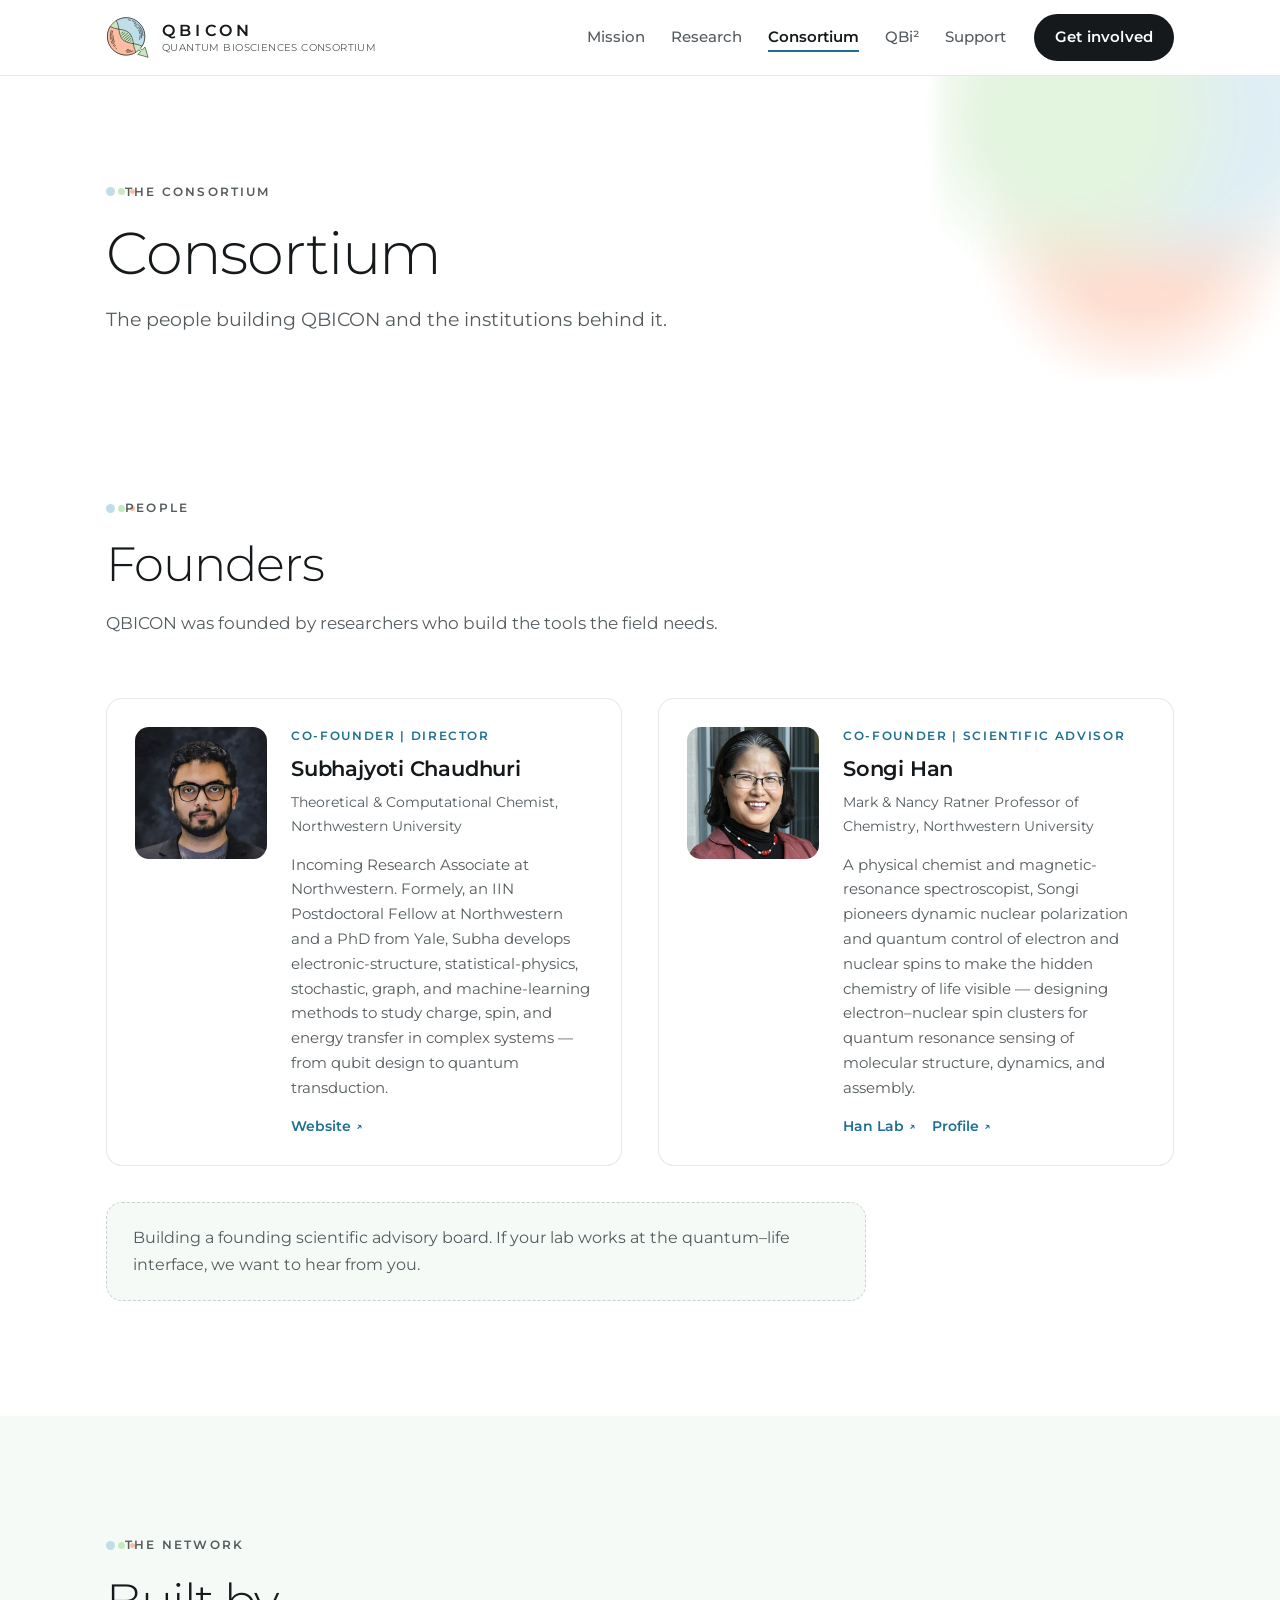
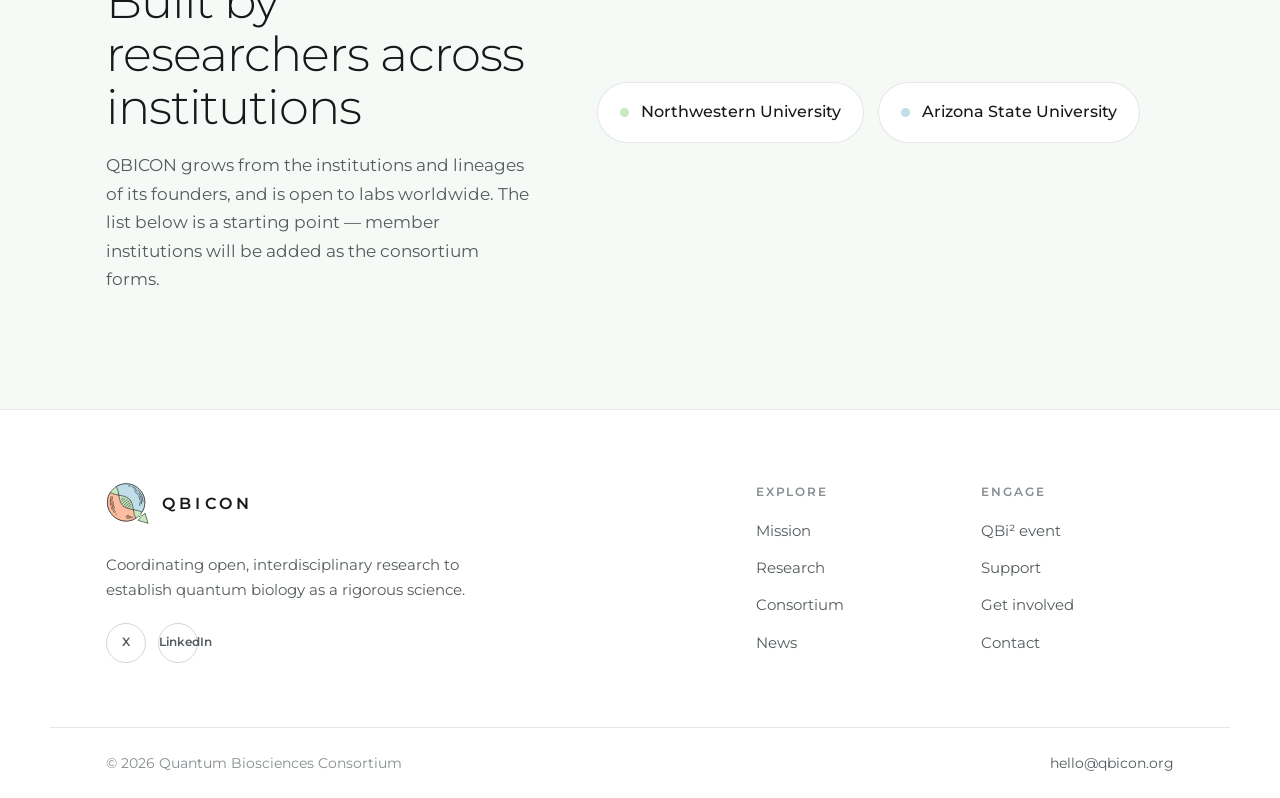
==== consortium.html @ 421cd1c5 "Add files via upload" ====
<!DOCTYPE html>
<html lang="en">
<head>
  <meta charset="UTF-8" />
  <meta name="viewport" content="width=device-width, initial-scale=1.0" />
  <title>Consortium — QBICON</title>
  <meta name="description" content="The founders of QBICON and the institutions building the consortium." />
  <link rel="canonical" href="https://qbicon.org/consortium.html" />
  <meta property="og:type" content="website" />
  <meta property="og:title" content="Consortium — QBICON" />
  <meta property="og:description" content="The founders of QBICON and the institutions building the consortium." />
  <meta property="og:url" content="https://qbicon.org/consortium.html" />
  <meta property="og:image" content="https://qbicon.org/assets/og-image.png" />
  <meta name="twitter:card" content="summary_large_image" />
  <link rel="icon" type="image/svg+xml" href="assets/favicon.svg" />
  <link rel="icon" type="image/png" sizes="32x32" href="assets/favicon-32.png" />
  <link rel="apple-touch-icon" href="assets/apple-touch-icon.png" />
  <link rel="preconnect" href="https://fonts.googleapis.com" />
  <link rel="preconnect" href="https://fonts.gstatic.com" crossorigin />
  <link href="https://fonts.googleapis.com/css2?family=Montserrat:wght@300;400;500;600;700&display=swap" rel="stylesheet" />
  <link rel="stylesheet" href="styles.css" />
</head>
<body>
  <a class="skip-link" href="#main">Skip to content</a>
  <!-- ============================ HEADER ============================
       Edit the links/labels below. This header is repeated on every page,
       so update each .html file (or find-and-replace across them). -->
  <header class="site-header">
    <div class="container header-inner">
      <a class="brand" href="index.html" aria-label="QBICON home">
        <img class="brand-mark" src="assets/logo-mark.svg" alt="" width="44" height="44" />
        <span class="brand-text">
          <span class="brand-short">QBICON</span>
          <span class="brand-full">Quantum Biosciences Consortium</span>
        </span>
      </a>
      <input class="nav-toggle-cb" type="checkbox" id="nav-toggle" aria-hidden="true" tabindex="-1" />
      <nav class="nav" aria-label="Primary">
        <ul class="nav-list">
            <li><a href="mission.html">Mission</a></li>
            <li><a href="research.html">Research</a></li>
            <li><a href="consortium.html" aria-current="page">Consortium</a></li>
            <li><a href="qbisquared.html">QBi²</a></li>
            <li><a href="support.html">Support</a></li>
          </ul>
        <a class="btn btn-primary nav-cta" href="join.html">Get involved</a>
      </nav>
      <label class="nav-toggle" for="nav-toggle" aria-label="Toggle menu"><span></span><span></span><span></span></label>
    </div>
  </header>

  <main id="main">
    <section class="page-head">
      <div class="container">
        <p class="eyebrow">The consortium</p>
        <h1 class="page-title">Consortium</h1>
        <p class="page-intro">The people building QBICON and the institutions behind it.</p>
      </div>
    </section>

    <!-- PEOPLE -->
    <section class="section people">
      <div class="container">
        <div class="section-head">
          <p class="eyebrow">People</p>
          <h2 class="section-title">Founders</h2>
          <p class="section-intro">QBICON was founded by researchers who build the tools the field needs.</p>
        </div>
        <ul class="founders">
          <li class="founder">
            <img class="founder-photo" src="assets/img/subhajyoti-chaudhuri.jpg" alt="Subhajyoti Chaudhuri" width="132" height="132" loading="lazy" />
            <div>
              <p class="founder-role">Co-founder | Director</p>
              <h3 class="founder-name">Subhajyoti Chaudhuri</h3>
              <p class="founder-affil">Theoretical &amp; Computational Chemist, Northwestern University</p>
              <p class="founder-bio">Incoming Research Associate at Northwestern. Formely, an IIN Postdoctoral Fellow at Northwestern and a PhD from Yale, Subha develops electronic-structure, statistical-physics, stochastic, graph, and machine-learning methods to study charge, spin, and energy transfer in complex systems — from qubit design to quantum transduction.</p>
              <div class="founder-links">
                <a href="https://subhajyotichaudhuri.github.io" target="_blank" rel="noopener">Website</a>
              </div>
            </div>
          </li>
          <li class="founder">
            <img class="founder-photo" src="assets/img/songi-han.jpg" alt="Songi Han" width="132" height="132" loading="lazy" />
            <div>
              <p class="founder-role">Co-founder | Scientific Advisor</p>
              <h3 class="founder-name">Songi Han</h3>
              <p class="founder-affil">Mark &amp; Nancy Ratner Professor of Chemistry, Northwestern University</p>
              <p class="founder-bio">A physical chemist and magnetic-resonance spectroscopist, Songi pioneers dynamic nuclear polarization and quantum control of electron and nuclear spins to make the hidden chemistry of life visible — designing electron–nuclear spin clusters for quantum resonance sensing of molecular structure, dynamics, and assembly.</p>
              <div class="founder-links">
                <a href="https://hanlab.northwestern.edu/" target="_blank" rel="noopener">Han Lab</a>
                <a href="https://chemistry.northwestern.edu/people/faculty/profiles/songi-han.html" target="_blank" rel="noopener">Profile</a>
              </div>
            </div>
          </li>
        </ul>
        <p class="people-note">Building a founding scientific advisory board. If your lab works at the quantum–life interface, we want to hear from you.</p>
      </div>
    </section>

    <!-- NETWORK -->
    <section class="section section-alt network">
      <div class="container network-grid">
        <div class="section-head network-head">
          <p class="eyebrow">The network</p>
          <h2 class="section-title">Built by researchers across institutions</h2>
          <p class="section-intro">QBICON grows from the institutions and lineages of its founders, and is open to labs worldwide. The list below is a starting point — member institutions will be added as the consortium forms.</p>
        </div>
        <ul class="institutions">
          <li>Northwestern University</li>
          <li>Arizona State University</li>
        </ul>
      </div>
    </section>
  </main>

  <!-- ============================ FOOTER ============================
       Repeated on every page — edit links, blurb, social URLs, and email. -->
  <footer class="site-footer">
    <div class="container footer-grid">
      <div class="footer-brand">
        <a class="brand brand-footer" href="index.html" aria-label="QBICON home">
          <img class="brand-mark" src="assets/logo-mark.svg" alt="" width="40" height="40" />
          <span class="brand-short">QBICON</span>
        </a>
        <p class="footer-blurb">Coordinating open, interdisciplinary research to establish quantum biology as a rigorous science.</p>
        <ul class="social">
          <!-- Add your real profile URLs in the href="" values below. -->
          <li><a href="#" target="_blank" rel="noopener" aria-label="X">X</a></li>
          <li><a href="#" target="_blank" rel="noopener" aria-label="LinkedIn">LinkedIn</a></li>
        </ul>
      </div>
      <nav class="footer-cols" aria-label="Footer">
        <div>
          <h3>Explore</h3>
          <ul>
            <li><a href="mission.html">Mission</a></li>
            <li><a href="research.html">Research</a></li>
            <li><a href="consortium.html">Consortium</a></li>
            <li><a href="news.html">News</a></li>
          </ul>
        </div>
        <div>
          <h3>Engage</h3>
          <ul>
            <li><a href="qbisquared.html">QBi² event</a></li>
            <li><a href="support.html">Support</a></li>
            <li><a href="join.html">Get involved</a></li>
            <li><a href="mailto:han-ofc@qnorthwestern.edu">Contact</a></li>
          </ul>
        </div>
      </nav>
    </div>
    <div class="container footer-base">
      <p>© 2026 Quantum Biosciences Consortium</p>
      <p class="footer-meta"><a href="mailto:hello@qbicon.org">hello@qbicon.org</a></p>
    </div>
  </footer>
</body>
</html>
---- styles.css ----
/* =====================================================================
   QBICON — STYLES
   ---------------------------------------------------------------------
   All design decisions live in the :root tokens below. To re-skin the
   whole site (colour, type, spacing, rounding), edit them here in one
   place — every component reads from them.
   ===================================================================== */

:root {
  /* ---- Brand palette (from the logo) ---------------------------- */
  --q-green:  #c8e9c0;   /* interference lobe 1 */
  --q-blue:   #bfdee9;   /* interference lobe 2 */
  --q-coral:  #fcbda1;   /* interference lobe 3 */

  /* Deeper, text-safe accents derived from the pastels */
  --green-deep: #2f7d5b;
  --blue-deep:  #1e6f92;   /* primary interactive accent */
  --coral-deep: #cf6238;

  /* ---- Surfaces & ink ------------------------------------------- */
  --paper:    #ffffff;
  --paper-2:  #f5faf7;     /* barely-there cool white for alt sections */
  --ink:      #15191b;
  --ink-soft: #545b5e;
  --ink-faint:#878d90;
  --line:        rgba(21,25,27,.10);
  --line-strong: rgba(21,25,27,.18);

  /* ---- Type ----------------------------------------------------- */
  --font: "Montserrat", system-ui, -apple-system, "Segoe UI", sans-serif;
  --fw-light: 300;  --fw-reg: 400;  --fw-med: 500;  --fw-semi: 600;  --fw-bold: 700;

  /* ---- Geometry & motion ---------------------------------------- */
  --container: 1180px;
  --gutter: clamp(20px, 5vw, 56px);
  --radius: 16px;
  --radius-sm: 10px;
  --shadow:    0 1px 2px rgba(21,25,27,.04), 0 12px 32px -16px rgba(21,25,27,.18);
  --shadow-lg: 0 2px 6px rgba(21,25,27,.05), 0 28px 60px -24px rgba(21,25,27,.28);
  --ease: cubic-bezier(.22,.61,.36,1);
  --header-h: 76px;
}

/* ---------------------------- Reset ----------------------------- */
*,*::before,*::after { box-sizing: border-box; }
* { margin: 0; }
html { scroll-behavior: smooth; -webkit-text-size-adjust: 100%; }
@media (prefers-reduced-motion: reduce) { html { scroll-behavior: auto; } }
body {
  font-family: var(--font);
  font-weight: var(--fw-reg);
  color: var(--ink);
  background: var(--paper);
  line-height: 1.65;
  -webkit-font-smoothing: antialiased;
  text-rendering: optimizeLegibility;
  overflow-x: hidden;
}
img, svg { display: block; max-width: 100%; }
a { color: inherit; text-decoration: none; }
ul { list-style: none; padding: 0; }
button { font: inherit; cursor: pointer; }
:focus-visible { outline: 2.5px solid var(--blue-deep); outline-offset: 3px; border-radius: 4px; }

.skip-link {
  position: absolute; left: 16px; top: -60px; z-index: 200;
  background: var(--ink); color: #fff; padding: 10px 16px; border-radius: 8px;
  transition: top .2s var(--ease);
}
.skip-link:focus { top: 16px; }

/* --------------------------- Layout ----------------------------- */
.container { width: 100%; max-width: var(--container); margin-inline: auto; padding-inline: var(--gutter); }

.section { padding-block: clamp(64px, 9vw, 120px); }
.section-alt { background: var(--paper-2); }

.section-head { max-width: 760px; margin-bottom: clamp(36px, 5vw, 60px); }
.section-title {
  font-weight: var(--fw-light);
  font-size: clamp(1.9rem, 4.2vw, 3rem);
  letter-spacing: -.02em;
  line-height: 1.1;
}
.section-intro { margin-top: 18px; font-size: 1.075rem; color: var(--ink-soft); max-width: 60ch; }

/* --------------------------- Eyebrow ---------------------------- */
.eyebrow {
  display: inline-flex; align-items: center; gap: 10px;
  font-size: .76rem; font-weight: var(--fw-semi);
  letter-spacing: .18em; text-transform: uppercase; color: var(--ink-soft);
  margin-bottom: 20px;
}
.eyebrow::before {
  content: ""; width: 9px; height: 9px; border-radius: 50%;
  background: var(--q-blue);
  box-shadow: 11px 0 0 -1px var(--q-green), 22px 0 0 -2px var(--q-coral);
}

/* --------------------------- Buttons ---------------------------- */
.btn {
  display: inline-flex; align-items: center; justify-content: center; gap: 8px;
  padding: 13px 24px; border-radius: 999px; font-weight: var(--fw-semi);
  font-size: .94rem; letter-spacing: .01em; border: 1.5px solid transparent;
  transition: transform .25s var(--ease), background .25s var(--ease),
              border-color .25s var(--ease), color .25s var(--ease), box-shadow .25s var(--ease);
}
.btn-primary { background: var(--ink); color: #fff; }
.btn-primary:hover { transform: translateY(-2px); box-shadow: var(--shadow); }
.btn-ghost { background: transparent; color: var(--ink); border-color: var(--line-strong); }
.btn-ghost:hover { border-color: var(--ink); transform: translateY(-2px); }
.btn-block { width: 100%; }

/* ============================ HEADER ============================= */
.site-header {
  position: sticky; top: 0; z-index: 100;
  height: var(--header-h);
  display: flex; align-items: center;
  background: rgba(255,255,255,.86);
  backdrop-filter: saturate(160%) blur(12px);
  -webkit-backdrop-filter: saturate(160%) blur(12px);
  border-bottom: 1px solid var(--line);
}
.header-inner { display: flex; align-items: center; justify-content: space-between; gap: 24px; }

.brand { display: inline-flex; align-items: center; gap: 12px; }
.brand-mark { width: 44px; height: 44px; flex: none; }
.brand-text { display: flex; flex-direction: column; line-height: 1; }
.brand-short { font-weight: var(--fw-semi); letter-spacing: .26em; font-size: 1.02rem; }
.brand-full { font-weight: var(--fw-reg); letter-spacing: .04em; font-size: .64rem;
  text-transform: uppercase; color: var(--ink-soft); margin-top: 5px; }

.nav { display: flex; align-items: center; gap: 28px; }
.nav-list { display: flex; align-items: center; gap: 26px; }
.nav-list a {
  font-size: .92rem; font-weight: var(--fw-med); color: var(--ink-soft);
  position: relative; padding-block: 6px; transition: color .2s var(--ease);
}
.nav-list a::after {
  content: ""; position: absolute; left: 0; bottom: 0; height: 2px; width: 0;
  background: var(--blue-deep); transition: width .25s var(--ease);
}
.nav-list a:hover { color: var(--ink); }
.nav-list a:hover::after { width: 100%; }
.nav-cta { padding: 10px 20px; }

.nav-toggle-cb { position: absolute; width: 1px; height: 1px; opacity: 0; pointer-events: none; }
.nav-toggle { display: none; width: 44px; height: 44px; border: 0; background: transparent;
  flex-direction: column; justify-content: center; gap: 5px; align-items: center; cursor: pointer; }
.nav-toggle span { width: 24px; height: 2px; background: var(--ink); border-radius: 2px;
  transition: transform .3s var(--ease), opacity .2s var(--ease); }
.nav-toggle-cb:checked ~ .nav-toggle span:nth-child(1) { transform: translateY(7px) rotate(45deg); }
.nav-toggle-cb:checked ~ .nav-toggle span:nth-child(2) { opacity: 0; }
.nav-toggle-cb:checked ~ .nav-toggle span:nth-child(3) { transform: translateY(-7px) rotate(-45deg); }

/* ============================= HERO ============================== */
.hero { position: relative; padding-block: clamp(48px, 7vw, 96px) clamp(40px, 6vw, 72px); overflow: hidden; }
.hero-grid {
  display: grid; grid-template-columns: 1.05fr .95fr; gap: clamp(32px, 5vw, 72px);
  align-items: center;
}
.hero-title {
  font-weight: var(--fw-light);
  font-size: clamp(2.6rem, 6.2vw, 4.6rem);
  line-height: 1.02; letter-spacing: -.03em; margin-top: 6px;
}
.lead { font-size: clamp(1.05rem, 1.6vw, 1.28rem); color: var(--ink-soft);
  max-width: 52ch; margin-top: 24px; }
.hero-actions { display: flex; flex-wrap: wrap; gap: 14px; margin-top: 34px; }

.hero-stats { display: flex; gap: clamp(24px, 4vw, 48px); margin-top: 48px;
  padding-top: 30px; border-top: 1px solid var(--line); }
.hero-stats div { display: flex; flex-direction: column; gap: 4px; }
.hero-stats dt { font-weight: var(--fw-light); font-size: clamp(2rem, 3.4vw, 2.9rem);
  letter-spacing: -.02em; line-height: 1; }
.hero-stats dd { font-size: .82rem; color: var(--ink-soft); max-width: 16ch; }

/* --- Signature: living quantum-interference field --------------- */
.hero-visual { display: grid; place-items: center; }
.qfield {
  position: relative;
  width: min(460px, 84vw); aspect-ratio: 1;
  isolation: isolate;
}
.disc {
  position: absolute; width: 57%; aspect-ratio: 1; border-radius: 50%;
  mix-blend-mode: multiply;
  will-change: transform;
}
.disc-green { background: var(--q-green); top: 3%;  left: 21%; animation: driftA 19s var(--ease) infinite; }
.disc-blue  { background: var(--q-blue);  top: 38%; left: 40%; animation: driftB 23s var(--ease) infinite; }
.disc-coral { background: var(--q-coral); top: 40%; left: 3%;  animation: driftC 21s var(--ease) infinite; }

/* dashed arc echoing the logo's diffraction lines */
.qfield::after {
  content: ""; position: absolute; inset: 8% 8% auto auto; width: 52%; aspect-ratio: 1;
  border: 1.5px dashed rgba(21,25,27,.22); border-radius: 50%;
  border-left-color: transparent; border-bottom-color: transparent;
  transform: rotate(8deg);
}
.quanta { position: absolute; width: 10px; height: 10px; border-radius: 50%;
  background: var(--ink); opacity: .55; }
.q1 { top: 12%; left: 30%; animation: orbit1 14s linear infinite; }
.q2 { top: 70%; left: 64%; width: 7px; height: 7px; background: var(--coral-deep); animation: orbit2 18s linear infinite; }
.q3 { top: 46%; left: 86%; width: 6px; height: 6px; background: var(--blue-deep); animation: orbit3 22s linear infinite; }

@keyframes driftA { 50% { transform: translate(6%, 5%) scale(1.05); } }
@keyframes driftB { 50% { transform: translate(-7%, 4%) scale(.96); } }
@keyframes driftC { 50% { transform: translate(5%, -6%) scale(1.04); } }
@keyframes orbit1 { to { transform: rotate(360deg) translateX(20px) rotate(-360deg); } }
@keyframes orbit2 { to { transform: rotate(-360deg) translateX(26px) rotate(360deg); } }
@keyframes orbit3 { to { transform: rotate(360deg) translateX(16px) rotate(-360deg); } }

/* ====================== DISCIPLINES STRIP ======================= */
.strip { border-block: 1px solid var(--line); background: var(--paper); }
.strip-inner { display: flex; align-items: center; gap: clamp(20px, 4vw, 48px);
  flex-wrap: wrap; padding-block: 26px; }
.strip-label { font-size: .76rem; font-weight: var(--fw-semi); letter-spacing: .16em;
  text-transform: uppercase; color: var(--ink-faint); flex: none; }
.strip-list { display: flex; flex-wrap: wrap; gap: 12px 28px; }
.strip-list li { font-weight: var(--fw-med); color: var(--ink-soft);
  display: inline-flex; align-items: center; gap: 12px; }
.strip-list li:not(:last-child)::after { content: ""; width: 5px; height: 5px;
  border-radius: 50%; background: var(--line-strong); }

/* =========================== MISSION ============================ */
.mission-grid { display: grid; grid-template-columns: 1fr 1fr; gap: clamp(32px, 5vw, 72px); }
.statement { font-weight: var(--fw-light); font-size: clamp(1.7rem, 3.4vw, 2.65rem);
  line-height: 1.15; letter-spacing: -.02em; }
.mission-body p { color: var(--ink-soft); font-size: 1.06rem; }
.mission-body p + p { margin-top: 18px; }
.definition { margin-top: 30px; padding: 24px 26px; border-radius: var(--radius);
  background: var(--paper-2); border: 1px solid var(--line);
  border-left: 4px solid var(--green-deep); }
.definition-term { font-weight: var(--fw-semi); letter-spacing: .01em; margin-bottom: 6px; }
.definition-def { color: var(--ink-soft); font-size: .98rem; }

/* =========================== RESEARCH =========================== */
.card-grid { display: grid; grid-template-columns: repeat(3, 1fr); gap: clamp(16px, 2vw, 24px); }
.card {
  background: var(--paper); border: 1px solid var(--line); border-radius: var(--radius);
  padding: 28px 26px 30px; position: relative; overflow: hidden;
  transition: transform .3s var(--ease), box-shadow .3s var(--ease), border-color .3s var(--ease);
}
.card::before { content: ""; position: absolute; top: 0; left: 0; right: 0; height: 3px;
  background: var(--accent, var(--q-blue)); transform: scaleX(0); transform-origin: left;
  transition: transform .35s var(--ease); }
.card:hover { transform: translateY(-4px); box-shadow: var(--shadow); border-color: transparent; }
.card:hover::before { transform: scaleX(1); }
.card-icon { width: 50px; height: 50px; border-radius: 13px; display: grid; place-items: center;
  background: var(--accent-soft, var(--q-blue)); margin-bottom: 20px; }
.card-icon svg { width: 26px; height: 26px; }
.card-title { font-size: 1.12rem; font-weight: var(--fw-semi); letter-spacing: -.01em; }
.card-desc { margin-top: 10px; color: var(--ink-soft); font-size: .95rem; }

/* =========================== APPROACH =========================== */
.pillars { display: grid; grid-template-columns: repeat(3, 1fr); gap: clamp(20px, 3vw, 40px); }
.pillar { padding-top: 26px; border-top: 2px solid var(--accent, var(--q-blue)); }
.pillar-dot { display: none; }
.pillar-title { font-size: 1.28rem; font-weight: var(--fw-med); letter-spacing: -.01em; }
.pillar-desc { margin-top: 12px; color: var(--ink-soft); }

/* =========================== ROADMAP ============================ */
.roadmap { position: relative; overflow: hidden; color: var(--ink);
  background:
    radial-gradient(70% 120% at 12% 0%, rgba(191,222,233,.55), transparent 60%),
    radial-gradient(60% 120% at 92% 100%, rgba(252,189,161,.45), transparent 55%),
    radial-gradient(50% 100% at 60% 30%, rgba(200,233,192,.45), transparent 60%),
    var(--paper);
  border-block: 1px solid var(--line);
  padding-block: clamp(64px, 9vw, 112px);
}
.roadmap-inner { display: grid; grid-template-columns: 1.4fr .6fr; gap: 48px; align-items: center; }
.roadmap-title { font-weight: var(--fw-light); font-size: clamp(1.9rem, 4vw, 3.1rem);
  line-height: 1.1; letter-spacing: -.025em; margin-top: 6px; }
.roadmap-body { margin-top: 22px; font-size: 1.1rem; color: var(--ink-soft); max-width: 58ch; }
.roadmap .btn { margin-top: 30px; }
.roadmap-visual { position: relative; aspect-ratio: 1; isolation: isolate; min-height: 200px; }
.rd { position: absolute; width: 58%; aspect-ratio: 1; border-radius: 50%; mix-blend-mode: multiply;
  border: 1.5px solid rgba(21,25,27,.5); }
.roadmap-visual .disc-green { top: 8%; left: 22%; }
.roadmap-visual .disc-blue  { top: 0;  left: 42%; }
.roadmap-visual .disc-coral { top: 34%; left: 12%; }
.rd.disc-green { background: var(--q-green); }
.rd.disc-blue  { background: var(--q-blue); }
.rd.disc-coral { background: var(--q-coral); }

/* =========================== NETWORK ============================ */
.network-grid { display: grid; grid-template-columns: .85fr 1.15fr; gap: clamp(32px, 5vw, 64px); align-items: center; }
.network-head { margin-bottom: 0; }
.institutions { display: flex; flex-wrap: wrap; gap: 14px; }
.institutions li {
  padding: 16px 22px; border: 1px solid var(--line); border-radius: 999px;
  background: var(--paper); font-weight: var(--fw-med); font-size: 1rem;
  display: inline-flex; align-items: center; gap: 12px;
  transition: border-color .25s var(--ease), transform .25s var(--ease);
}
.institutions li::before { content: ""; width: 9px; height: 9px; border-radius: 50%;
  background: var(--q-green); }
.institutions li:nth-child(3n+2)::before { background: var(--q-blue); }
.institutions li:nth-child(3n+3)::before { background: var(--q-coral); }
.institutions li:hover { transform: translateY(-2px); border-color: var(--line-strong); }

/* ============================ PEOPLE ============================ */
.founders { display: grid; grid-template-columns: 1fr 1fr; gap: clamp(20px, 3vw, 36px); }
.founder {
  display: grid; grid-template-columns: 132px 1fr; gap: 24px; align-items: start;
  padding: 28px; border: 1px solid var(--line); border-radius: var(--radius);
  background: var(--paper); transition: box-shadow .3s var(--ease), transform .3s var(--ease);
}
.founder:hover { box-shadow: var(--shadow); transform: translateY(-3px); }
.founder-photo { width: 132px; height: 132px; border-radius: 14px; object-fit: cover;
  background: var(--paper-2); }
.founder-role { font-size: .74rem; font-weight: var(--fw-semi); letter-spacing: .14em;
  text-transform: uppercase; color: var(--blue-deep); }
.founder-name { font-size: 1.32rem; font-weight: var(--fw-semi); margin-top: 6px; letter-spacing: -.01em; }
.founder-affil { font-size: .9rem; color: var(--ink-soft); margin-top: 4px; }
.founder-bio { font-size: .94rem; color: var(--ink-soft); margin-top: 14px; }
.founder-links { display: flex; gap: 16px; margin-top: 14px; }
.founder-links a { font-size: .86rem; font-weight: var(--fw-semi); color: var(--blue-deep);
  display: inline-flex; align-items: center; gap: 5px; }
.founder-links a::after { content: "↗"; font-size: .8em; }
.founder-links a:hover { text-decoration: underline; }
.people-note { margin-top: 36px; padding: 22px 26px; border-radius: var(--radius);
  background: var(--paper-2); border: 1px dashed var(--line-strong);
  color: var(--ink-soft); max-width: 760px; }

/* ============================= NEWS ============================= */
.news-grid { display: grid; grid-template-columns: repeat(3, 1fr); gap: clamp(16px, 2vw, 24px); }
.news-card { display: flex; flex-direction: column; gap: 14px; padding: 28px;
  background: var(--paper); border: 1px solid var(--line); border-radius: var(--radius);
  transition: transform .3s var(--ease), box-shadow .3s var(--ease); }
.news-card:hover { transform: translateY(-4px); box-shadow: var(--shadow); }
.news-meta { display: flex; align-items: center; gap: 12px; font-size: .74rem;
  letter-spacing: .12em; text-transform: uppercase; color: var(--ink-faint); font-weight: var(--fw-semi); }
.news-tag { color: var(--green-deep); }
.news-title { font-size: 1.1rem; font-weight: var(--fw-semi); line-height: 1.3; letter-spacing: -.01em; }
.news-desc { font-size: .94rem; color: var(--ink-soft); }

/* ============================= JOIN ============================= */
.join-grid { display: grid; grid-template-columns: 1.1fr .9fr; gap: clamp(36px, 5vw, 72px); align-items: start; }
.paths { display: grid; gap: 14px; margin-top: 32px; }
.path { display: grid; grid-template-columns: auto 1fr; gap: 18px; align-items: start;
  padding: 20px 22px; border: 1px solid var(--line); border-radius: var(--radius); background: var(--paper); }
.path-dot { width: 14px; height: 14px; border-radius: 50%; margin-top: 6px; background: var(--accent, var(--q-blue)); }
.path-title { font-weight: var(--fw-semi); }
.path-desc { font-size: .92rem; color: var(--ink-soft); margin-top: 4px; }

.join-form { background: var(--paper); border: 1px solid var(--line); border-radius: var(--radius);
  padding: clamp(24px, 3vw, 36px); box-shadow: var(--shadow); }
.field { display: flex; flex-direction: column; gap: 7px; margin-bottom: 16px; }
.field label { font-size: .82rem; font-weight: var(--fw-semi); letter-spacing: .02em; }
.field .optional { color: var(--ink-faint); font-weight: var(--fw-reg); }
.field input, .field select, .field textarea {
  font: inherit; font-size: .95rem; padding: 12px 14px; border: 1.5px solid var(--line-strong);
  border-radius: var(--radius-sm); background: var(--paper); color: var(--ink);
  transition: border-color .2s var(--ease), box-shadow .2s var(--ease); resize: vertical;
}
.field input:focus, .field select:focus, .field textarea:focus {
  outline: none; border-color: var(--blue-deep); box-shadow: 0 0 0 3px rgba(30,111,146,.15); }
.form-status { margin-top: 14px; font-size: .9rem; min-height: 1.2em; }
.form-status.ok { color: var(--green-deep); }
.form-status.err { color: var(--coral-deep); }

/* ============================ FOOTER ============================ */
.site-footer { border-top: 1px solid var(--line); padding-top: clamp(48px, 6vw, 72px);
  margin-top: 0; background: var(--paper); }
.footer-grid { display: grid; grid-template-columns: 1.4fr 1fr; gap: clamp(32px, 5vw, 80px); }
.brand-footer { gap: 12px; }
.brand-footer .brand-short { letter-spacing: .26em; font-weight: var(--fw-semi); }
.footer-blurb { margin-top: 18px; color: var(--ink-soft); max-width: 42ch; font-size: .96rem; }
.social { display: flex; gap: 12px; margin-top: 20px; }
.social a { width: 40px; height: 40px; border: 1px solid var(--line-strong); border-radius: 50%;
  display: grid; place-items: center; font-size: .78rem; font-weight: var(--fw-semi);
  color: var(--ink-soft); transition: border-color .2s var(--ease), color .2s var(--ease), transform .2s var(--ease); }
.social a:hover { color: var(--ink); border-color: var(--ink); transform: translateY(-2px); }
.footer-cols { display: grid; grid-template-columns: repeat(2, 1fr); gap: 32px; }
.footer-cols h3 { font-size: .76rem; letter-spacing: .16em; text-transform: uppercase;
  color: var(--ink-faint); font-weight: var(--fw-semi); margin-bottom: 16px; }
.footer-cols ul { display: grid; gap: 11px; }
.footer-cols a { color: var(--ink-soft); font-size: .95rem; transition: color .2s var(--ease); }
.footer-cols a:hover { color: var(--ink); }
.footer-base { display: flex; justify-content: space-between; align-items: center; flex-wrap: wrap;
  gap: 12px; margin-top: clamp(40px, 5vw, 64px); padding-block: 24px; border-top: 1px solid var(--line);
  color: var(--ink-faint); font-size: .85rem; }
.footer-base a { color: var(--ink-soft); }
.footer-base a:hover { color: var(--ink); }

/* ========================= Responsive ========================== */
@media (max-width: 900px) {
  .hero-grid { grid-template-columns: 1fr; }
  .hero-visual { order: -1; }
  .qfield { width: min(360px, 72vw); }
  .mission-grid, .network-grid, .join-grid, .roadmap-inner { grid-template-columns: 1fr; }
  .roadmap-visual { display: none; }
  .card-grid, .news-grid, .pillars { grid-template-columns: repeat(2, 1fr); }
  .founders { grid-template-columns: 1fr; }
}

@media (max-width: 760px) {
  /* Mobile nav drawer */
  .nav {
    position: fixed; inset: var(--header-h) 0 auto 0;
    flex-direction: column; align-items: stretch; gap: 0;
    background: rgba(255,255,255,.97);
    backdrop-filter: blur(14px); -webkit-backdrop-filter: blur(14px);
    border-bottom: 1px solid var(--line); padding: 12px var(--gutter) 24px;
    transform: translateY(-12px); opacity: 0; pointer-events: none;
    transition: opacity .25s var(--ease), transform .25s var(--ease);
    max-height: calc(100vh - var(--header-h)); overflow-y: auto;
  }
  .nav.open, .nav-toggle-cb:checked ~ .nav { opacity: 1; transform: none; pointer-events: auto; }
  .nav-list { flex-direction: column; align-items: stretch; gap: 0; }
  .nav-list li { border-bottom: 1px solid var(--line); }
  .nav-list a { display: block; padding: 16px 0; font-size: 1.05rem; color: var(--ink); }
  .nav-list a::after { display: none; }
  .nav-cta { margin-top: 18px; }
  .nav-toggle { display: flex; }
  .site-header { background: rgba(255,255,255,.92); backdrop-filter: blur(12px); -webkit-backdrop-filter: blur(12px); border-bottom-color: var(--line); }
}

@media (max-width: 560px) {
  .card-grid, .news-grid, .pillars { grid-template-columns: 1fr; }
  .brand-full { display: none; }
  .hero-stats { flex-wrap: wrap; gap: 22px 32px; }
  .founder { grid-template-columns: 1fr; }
  .founder-photo { width: 96px; height: 96px; }
  .footer-grid { grid-template-columns: 1fr; }
}

/* ===================== Reduced motion ========================== */
@media (prefers-reduced-motion: reduce) {
  *, *::before, *::after { animation-duration: .001ms !important; animation-iteration-count: 1 !important;
    transition-duration: .001ms !important; }
  .disc { mix-blend-mode: multiply; }
}

/* =====================================================================
   MULTI-PAGE ADDITIONS
   Styles for separate pages (interior page headers), the home teasers,
   the QBi² event page, and the Support page. Token-driven like the rest.
   ===================================================================== */

/* ---- Active nav state ------------------------------------------- */
.nav-list a[aria-current="page"] { color: var(--ink); font-weight: var(--fw-semi); }
.nav-list a[aria-current="page"]::after { width: 100%; }

/* ---- Reusable arrow text-link ----------------------------------- */
.text-link {
  display: inline-flex; align-items: center; gap: 8px;
  font-weight: var(--fw-semi); font-size: .95rem; color: var(--blue-deep);
  transition: gap .25s var(--ease), color .2s var(--ease);
}
.text-link span { transition: transform .25s var(--ease); }
.text-link:hover { color: var(--ink); }
.text-link:hover span { transform: translateX(4px); }

/* ---- Interior page header --------------------------------------- */
.page-head {
  position: relative; overflow: hidden;
  padding-block: clamp(56px, 8vw, 104px) clamp(28px, 4vw, 44px);
}
.page-head::after {
  content: ""; position: absolute; top: -40%; right: -6%; width: 420px; height: 420px;
  background:
    radial-gradient(circle at 32% 38%, var(--q-green) 0 22%, transparent 46%),
    radial-gradient(circle at 64% 40%, var(--q-blue) 0 22%, transparent 46%),
    radial-gradient(circle at 48% 66%, var(--q-coral) 0 22%, transparent 46%);
  filter: blur(8px); opacity: .5; mix-blend-mode: multiply; pointer-events: none; z-index: -1;
}
.page-head .page-title {
  font-weight: var(--fw-light); letter-spacing: -.02em; line-height: 1.05;
  font-size: clamp(2.2rem, 5.2vw, 3.7rem); max-width: 18ch;
}
.page-head .page-intro {
  margin-top: 20px; font-size: clamp(1.05rem, 1.6vw, 1.2rem);
  color: var(--ink-soft); max-width: 62ch;
}

/* ---- Home: mission teaser --------------------------------------- */
.home-mission .home-mission-text {
  font-weight: var(--fw-light); letter-spacing: -.015em; line-height: 1.25;
  font-size: clamp(1.5rem, 3vw, 2.3rem); max-width: 24ch;
}
.home-mission .text-link { margin-top: 26px; }

/* ---- Home: feature cards ---------------------------------------- */
.home-features { display: grid; grid-template-columns: repeat(2, 1fr); gap: clamp(16px, 2vw, 24px); margin-top: 8px; }
.feature {
  position: relative; display: flex; flex-direction: column; gap: 8px;
  padding: 30px 30px 26px; border: 1px solid var(--line); border-radius: var(--radius);
  background: var(--paper); overflow: hidden;
  transition: transform .25s var(--ease), box-shadow .25s var(--ease), border-color .25s var(--ease);
}
.feature::before {
  content: ""; position: absolute; top: 0; left: 0; right: 0; height: 3px;
  background: var(--accent, var(--q-blue)); transform: scaleX(0); transform-origin: left;
  transition: transform .35s var(--ease);
}
.feature:hover { transform: translateY(-4px); box-shadow: var(--shadow); border-color: transparent; }
.feature:hover::before { transform: scaleX(1); }
.feature-kicker { font-size: .74rem; font-weight: var(--fw-semi); letter-spacing: .14em;
  text-transform: uppercase; color: var(--icon, var(--blue-deep)); }
.feature-title { font-size: 1.5rem; font-weight: var(--fw-light); letter-spacing: -.01em; }
.feature-desc { color: var(--ink-soft); font-size: .96rem; }
.feature-cta { margin-top: 8px; font-weight: var(--fw-semi); font-size: .9rem; color: var(--ink); }

/* ---- Home: closing CTA band ------------------------------------- */
.home-cta { text-align: center; }
.home-cta .home-cta-inner {
  position: relative; overflow: hidden;
  padding: clamp(44px, 6vw, 76px) var(--gutter);
  border-radius: calc(var(--radius) * 1.4); background: var(--paper-2);
  border: 1px solid var(--line);
}
.home-cta .eyebrow { justify-content: center; }
.home-cta-title { font-weight: var(--fw-light); letter-spacing: -.02em; line-height: 1.08;
  font-size: clamp(1.9rem, 4vw, 3rem); }
.home-cta-text { margin: 16px auto 0; color: var(--ink-soft); max-width: 52ch; font-size: 1.06rem; }
.home-cta-actions { display: flex; flex-wrap: wrap; gap: 14px; justify-content: center; margin-top: 32px; }

/* =====================================================================
   QBi²  EVENT PAGE
   ===================================================================== */
.event-hero { position: relative; overflow: hidden; padding-block: clamp(40px, 6vw, 80px) clamp(36px, 5vw, 64px); }
.event-eyebrow { color: var(--ink-soft); }
.event-name {
  font-weight: var(--fw-light); letter-spacing: -.02em; line-height: .98;
  font-size: clamp(3.4rem, 11vw, 7rem);
}
.event-full { margin-top: 10px; font-size: clamp(1.05rem, 2vw, 1.4rem); color: var(--ink-soft);
  font-weight: var(--fw-reg); max-width: 40ch; }
.event-lead { margin-top: 22px; font-size: 1.08rem; color: var(--ink-soft); max-width: 60ch; }

.event-focus {
  margin-top: 36px; padding: 26px 28px; border-radius: var(--radius);
  background: var(--paper-2); border: 1px solid var(--line);
  display: inline-flex; flex-direction: column; gap: 4px;
}
.event-focus .focus-kicker { font-size: .74rem; font-weight: var(--fw-semi); letter-spacing: .16em;
  text-transform: uppercase; color: var(--coral-deep); }
.event-focus .focus-title { font-size: clamp(1.6rem, 3.4vw, 2.4rem); font-weight: var(--fw-light); letter-spacing: -.01em; }
.event-focus .focus-subtitle { color: var(--ink-soft); font-size: 1.05rem; }

/* Key facts */
.event-key { display: grid; grid-template-columns: repeat(3, 1fr); gap: clamp(14px, 2vw, 20px); margin-top: 30px; }
.event-key div { padding: 20px 22px; border: 1px solid var(--line); border-radius: var(--radius-sm); background: var(--paper); }
.event-key dt { font-size: .72rem; font-weight: var(--fw-semi); letter-spacing: .14em; text-transform: uppercase; color: var(--ink-faint); }
.event-key dd { margin-top: 6px; font-weight: var(--fw-med); }
.event-key a { color: var(--blue-deep); }
.event-key a:hover { text-decoration: underline; }
.event-actions { display: flex; flex-wrap: wrap; gap: 14px; margin-top: 30px; }

/* Program / agenda */
.agenda-list { display: grid; gap: 16px; max-width: 760px; }
.agenda { padding: 22px 26px; border: 1px solid var(--line); border-left: 3px solid var(--q-blue);
  border-radius: var(--radius-sm); background: var(--paper); }
.agenda:nth-child(2) { border-left-color: var(--q-coral); }
.agenda:nth-child(3) { border-left-color: var(--q-green); }
.agenda-day { font-size: .74rem; font-weight: var(--fw-semi); letter-spacing: .12em; text-transform: uppercase; color: var(--ink-faint); }
.agenda-title { font-size: 1.2rem; font-weight: var(--fw-semi); margin-top: 6px; letter-spacing: -.01em; }
.agenda-desc { color: var(--ink-soft); margin-top: 8px; font-size: .96rem; }
.agenda.muted { color: var(--ink-soft); border-left-color: var(--line-strong); }

/* Speakers */
.speakers-grid { display: grid; grid-template-columns: repeat(4, 1fr); gap: clamp(16px, 2vw, 28px); }
.speaker { text-align: center; }
.speaker-photo { width: 110px; height: 110px; border-radius: 50%; object-fit: cover; margin: 0 auto 14px; border: 1px solid var(--line); }
.speaker-name { font-weight: var(--fw-semi); }
.speaker-affil { font-size: .88rem; color: var(--ink-soft); margin-top: 2px; }
.speakers-note { color: var(--ink-soft); font-size: 1.02rem; max-width: 56ch; }

/* Sponsor chips (shared by event + support) */
.sponsor-chips { display: flex; flex-wrap: wrap; gap: 12px; align-items: center; }
.sponsor-chip {
  padding: 12px 22px; border: 1px solid var(--line-strong); border-radius: 999px;
  font-weight: var(--fw-semi); letter-spacing: .02em; background: var(--paper);
}
.sponsors-cta { margin-top: 26px; }

/* =====================================================================
   SUPPORT PAGE
   ===================================================================== */
.why-grid { display: grid; grid-template-columns: repeat(3, 1fr); gap: clamp(18px, 3vw, 36px); }
.why { padding-top: 24px; border-top: 2px solid var(--accent, var(--q-blue)); }
.why-title { font-size: 1.22rem; font-weight: var(--fw-med); letter-spacing: -.01em; }
.why-desc { margin-top: 10px; color: var(--ink-soft); font-size: .96rem; }

.uses-grid { display: grid; grid-template-columns: repeat(2, 1fr); gap: clamp(16px, 2vw, 24px); }
.use { padding: 24px 26px; border: 1px solid var(--line); border-radius: var(--radius); background: var(--paper); }
.use-title { font-size: 1.08rem; font-weight: var(--fw-semi); letter-spacing: -.01em; }
.use-desc { margin-top: 8px; color: var(--ink-soft); font-size: .94rem; }

/* Sponsorship tiers */
.tiers { display: grid; grid-template-columns: repeat(3, 1fr); gap: clamp(18px, 2.4vw, 28px); align-items: start; }
.tier {
  display: flex; flex-direction: column; overflow: hidden;
  border: 1px solid var(--line); border-radius: var(--radius); background: var(--paper);
  transition: transform .25s var(--ease), box-shadow .25s var(--ease);
}
.tier:hover { transform: translateY(-4px); box-shadow: var(--shadow); }
.tier-featured { box-shadow: var(--shadow); border-color: transparent; }
.tier-featured:hover { box-shadow: var(--shadow-lg); }
.tier-head { padding: 24px 26px; mix-blend-mode: normal; }
.tier-name { font-size: .78rem; font-weight: var(--fw-semi); letter-spacing: .14em; text-transform: uppercase; color: var(--ink); }
.tier-amount { font-size: 1.5rem; font-weight: var(--fw-light); letter-spacing: -.01em; margin-top: 4px; }
.tier-blurb { padding: 22px 26px 0; color: var(--ink-soft); font-size: .95rem; }
.tier-perks { padding: 18px 26px 28px; display: grid; gap: 12px; }
.tier-perks li { position: relative; padding-left: 26px; font-size: .92rem; color: var(--ink-soft); }
.tier-perks li::before { content: "\2713"; position: absolute; left: 0; top: 0;
  color: var(--icon, var(--blue-deep)); font-weight: var(--fw-bold); }

/* Support form: reuse .join-grid / .join-form layout */
.support-form-grid { display: grid; grid-template-columns: 1fr 1fr; gap: clamp(28px, 4vw, 56px); align-items: start; }
.field-row { display: grid; grid-template-columns: 1fr 1fr; gap: 16px; }

/* =====================================================================
   RESPONSIVE — multi-page additions
   ===================================================================== */
@media (max-width: 900px) {
  .home-features, .uses-grid, .support-form-grid { grid-template-columns: 1fr; }
  .why-grid, .tiers, .event-key { grid-template-columns: 1fr; }
  .speakers-grid { grid-template-columns: repeat(2, 1fr); }
  .why-grid { gap: 22px; }
}
@media (max-width: 560px) {
  .speakers-grid { grid-template-columns: 1fr; }
  .field-row { grid-template-columns: 1fr; }
  .event-key { grid-template-columns: 1fr; }
}
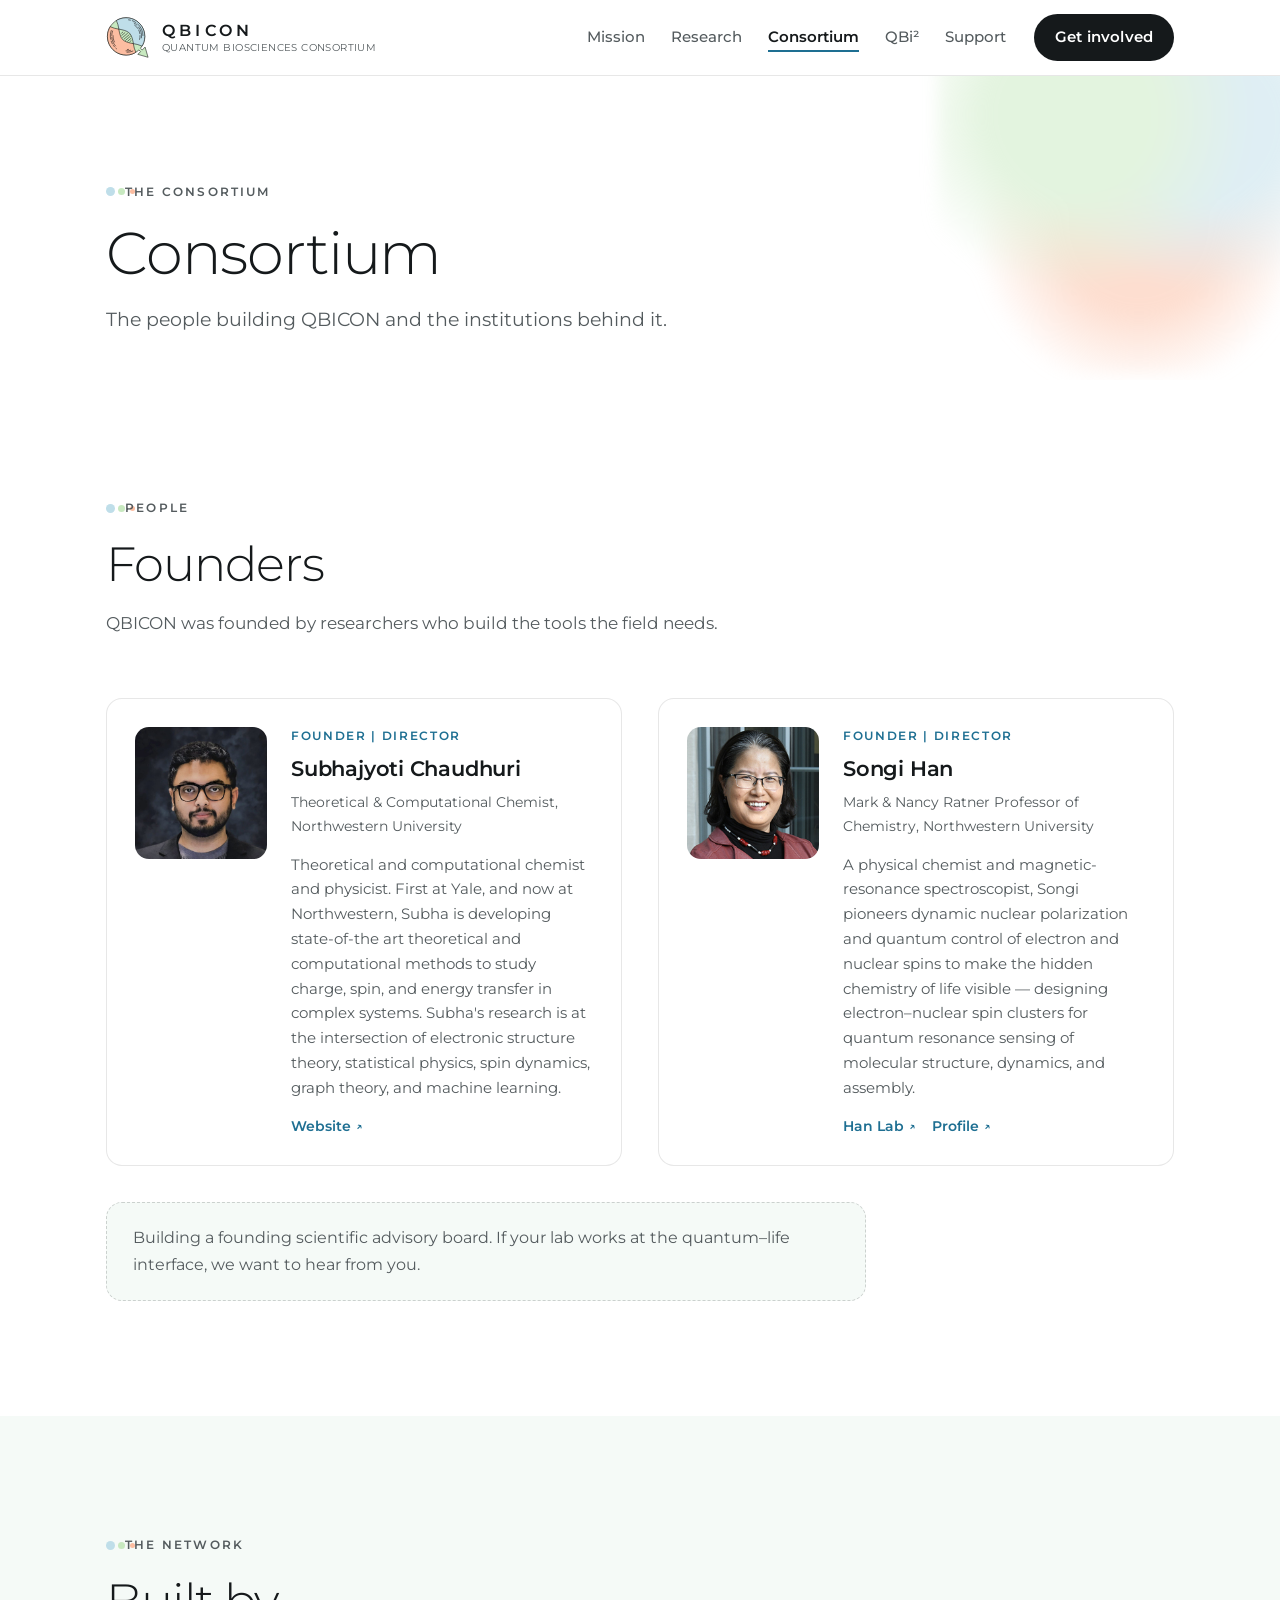
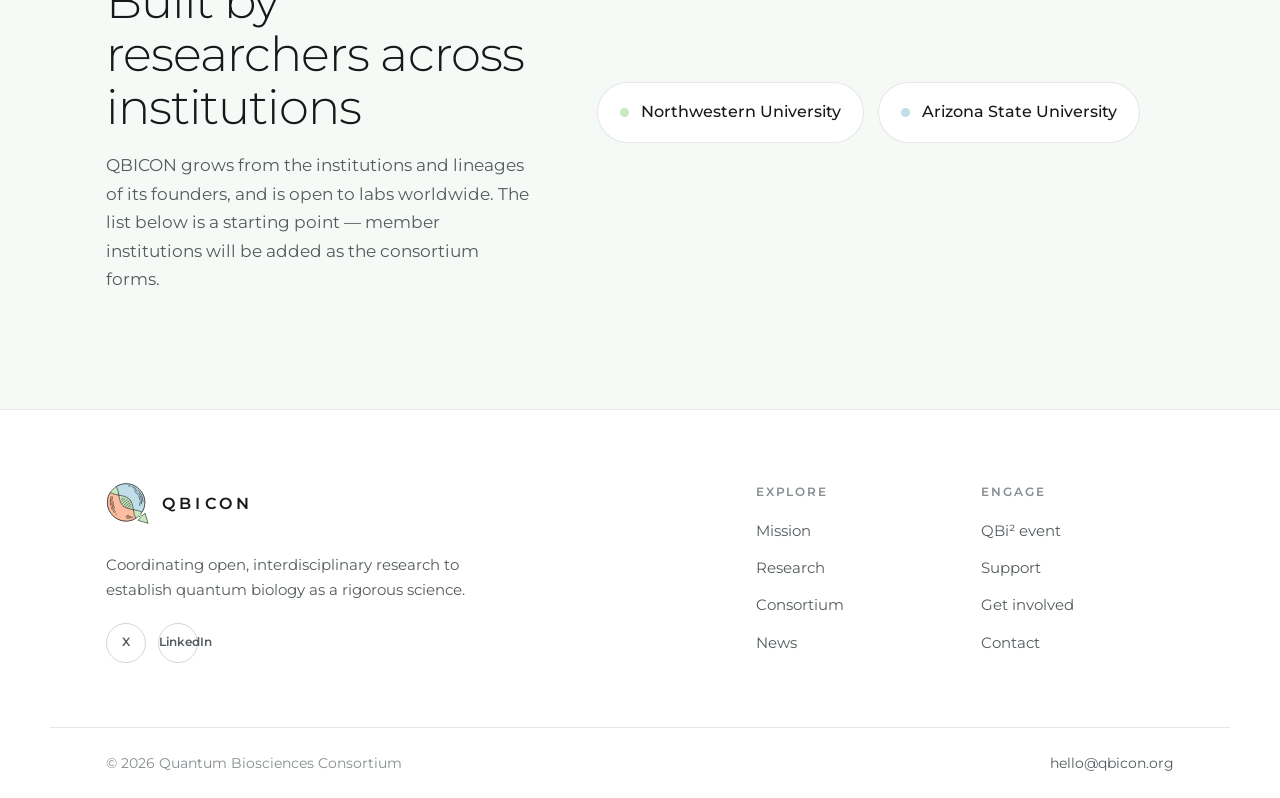
==== commit d8c68586: "Update bio" ====
--- a/consortium.html
+++ b/consortium.html
@@ -70,10 +70,19 @@
           <li class="founder">
             <img class="founder-photo" src="assets/img/subhajyoti-chaudhuri.jpg" alt="Subhajyoti Chaudhuri" width="132" height="132" loading="lazy" />
             <div>
-              <p class="founder-role">Co-founder | Director</p>
+              <p class="founder-role">Founder | Director</p>
               <h3 class="founder-name">Subhajyoti Chaudhuri</h3>
               <p class="founder-affil">Theoretical &amp; Computational Chemist, Northwestern University</p>
-              <p class="founder-bio">Incoming Research Associate at Northwestern. Formely, an IIN Postdoctoral Fellow at Northwestern and a PhD from Yale, Subha develops electronic-structure, statistical-physics, stochastic, graph, and machine-learning methods to study charge, spin, and energy transfer in complex systems — from qubit design to quantum transduction.</p>
+              <p class="founder-bio">Theoretical and computational chemist and
+                                    physicist. First at Yale, and now at
+                                    Northwestern, Subha is developing
+                                    state-of-the art theoretical and
+                                    computational methods to study charge, spin,
+                                    and energy transfer in complex systems.
+                                    Subha's research is at the intersection of
+                                    electronic structure theory, statistical
+                                    physics, spin dynamics, graph theory, and
+                                    machine learning.</p>
               <div class="founder-links">
                 <a href="https://subhajyotichaudhuri.github.io" target="_blank" rel="noopener">Website</a>
               </div>
@@ -82,7 +91,7 @@
           <li class="founder">
             <img class="founder-photo" src="assets/img/songi-han.jpg" alt="Songi Han" width="132" height="132" loading="lazy" />
             <div>
-              <p class="founder-role">Co-founder | Scientific Advisor</p>
+              <p class="founder-role">Founder | Director</p>
               <h3 class="founder-name">Songi Han</h3>
               <p class="founder-affil">Mark &amp; Nancy Ratner Professor of Chemistry, Northwestern University</p>
               <p class="founder-bio">A physical chemist and magnetic-resonance spectroscopist, Songi pioneers dynamic nuclear polarization and quantum control of electron and nuclear spins to make the hidden chemistry of life visible — designing electron–nuclear spin clusters for quantum resonance sensing of molecular structure, dynamics, and assembly.</p>
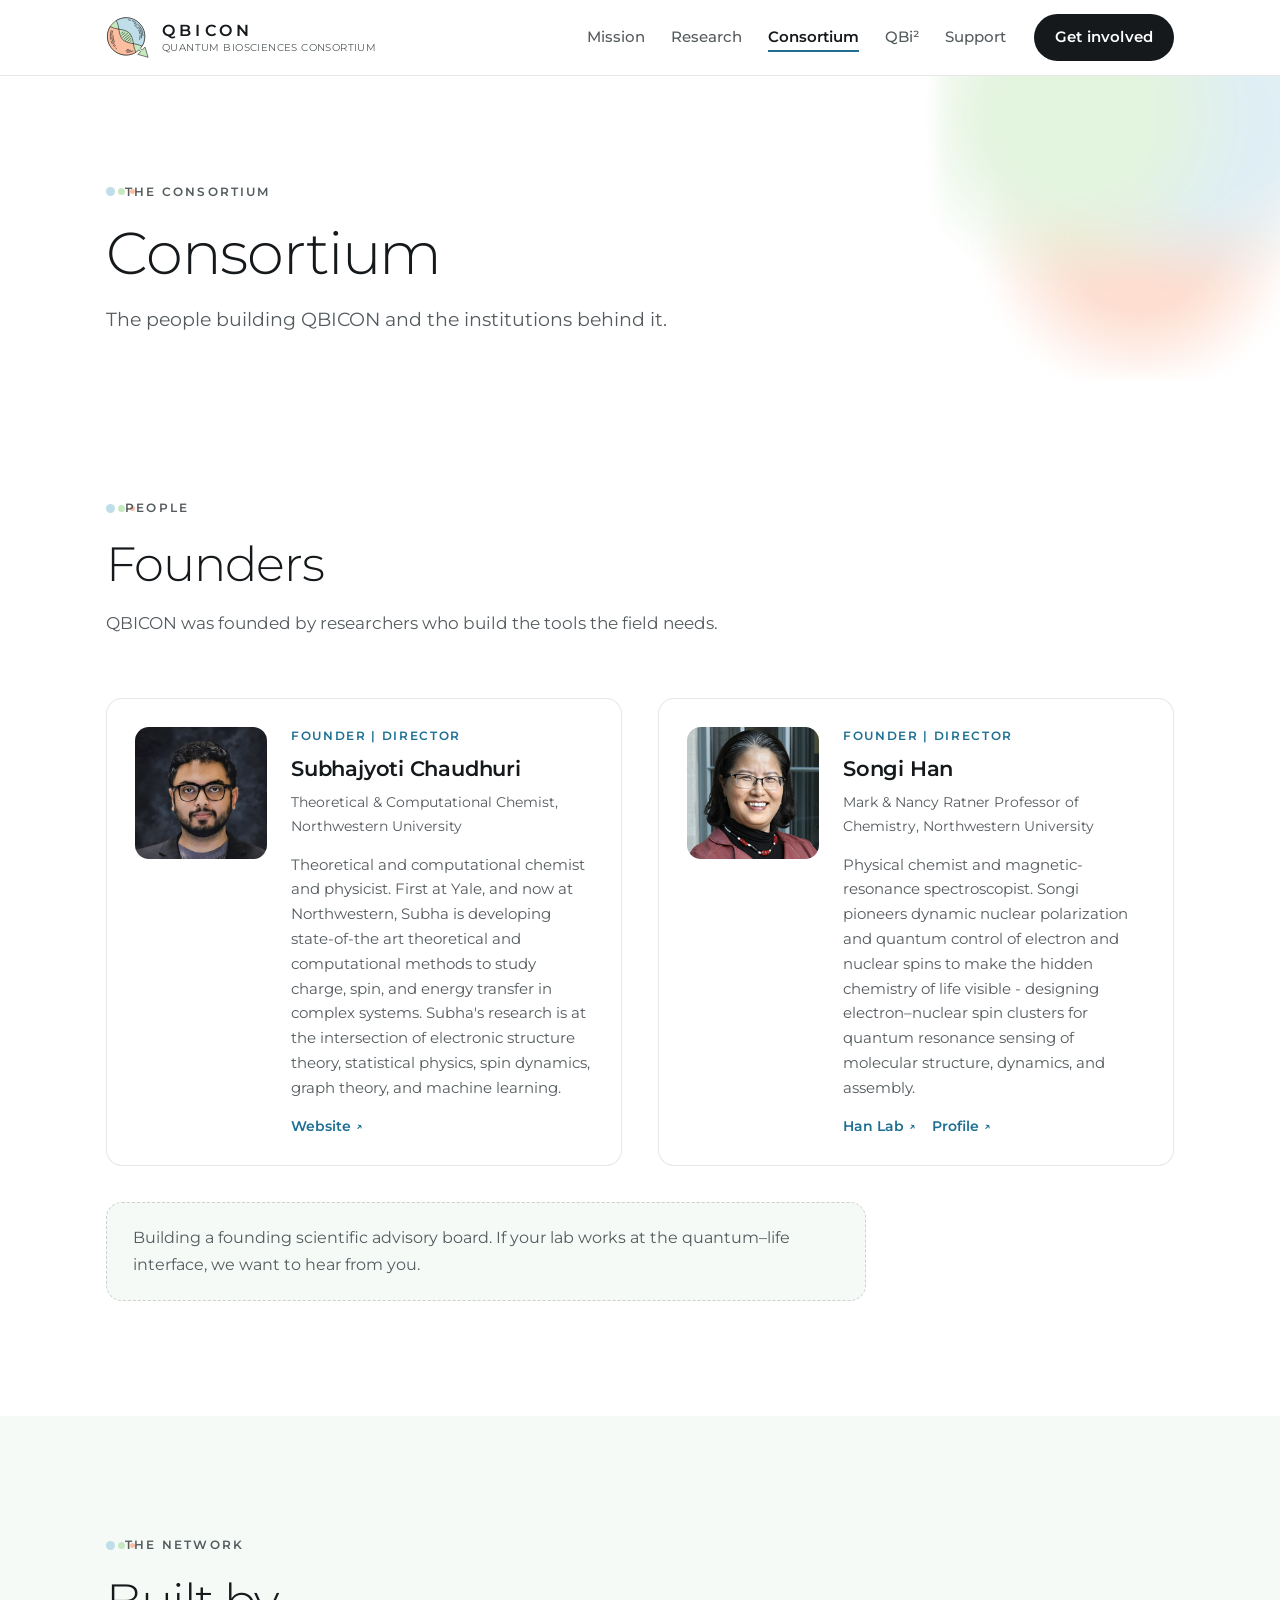
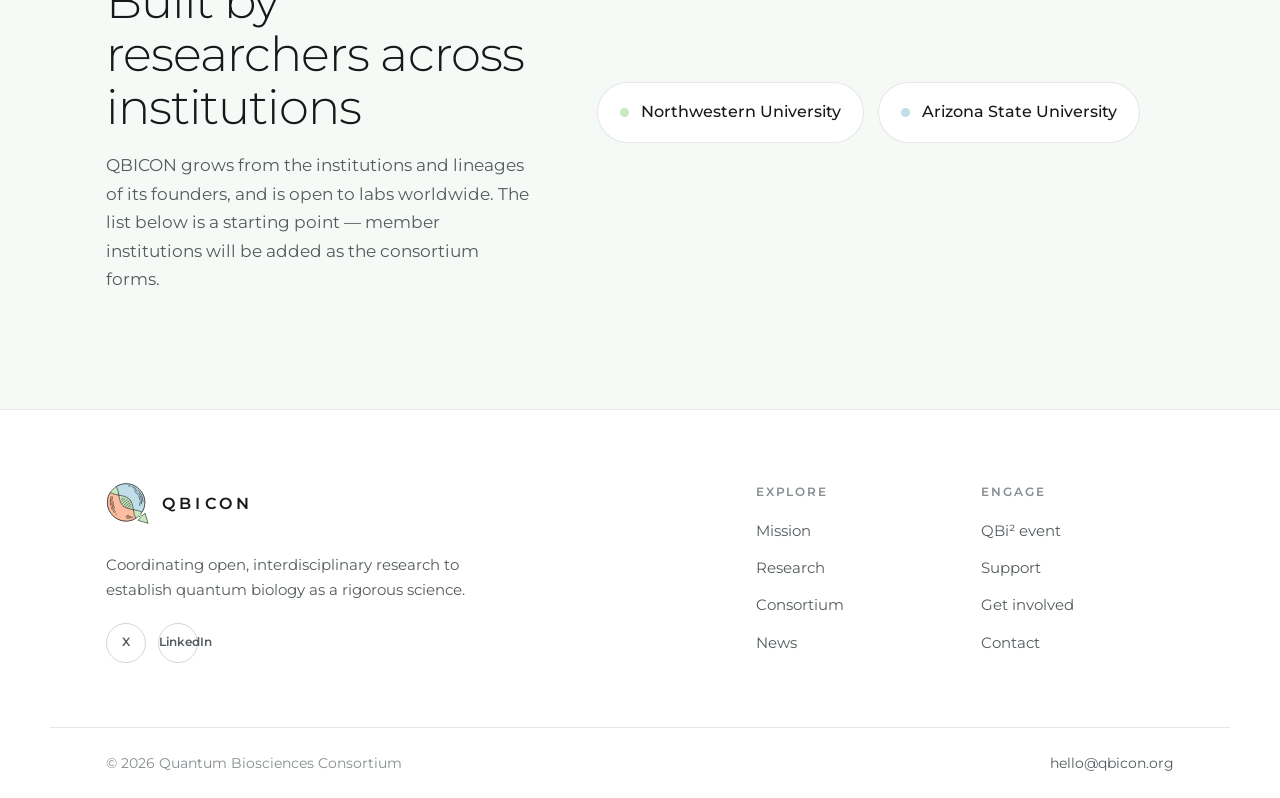
==== commit 393a0e57: "Update consortium.html" ====
--- a/consortium.html
+++ b/consortium.html
@@ -94,7 +94,7 @@
               <p class="founder-role">Founder | Director</p>
               <h3 class="founder-name">Songi Han</h3>
               <p class="founder-affil">Mark &amp; Nancy Ratner Professor of Chemistry, Northwestern University</p>
-              <p class="founder-bio">A physical chemist and magnetic-resonance spectroscopist, Songi pioneers dynamic nuclear polarization and quantum control of electron and nuclear spins to make the hidden chemistry of life visible — designing electron–nuclear spin clusters for quantum resonance sensing of molecular structure, dynamics, and assembly.</p>
+              <p class="founder-bio">Physical chemist and magnetic-resonance spectroscopist. Songi pioneers dynamic nuclear polarization and quantum control of electron and nuclear spins to make the hidden chemistry of life visible - designing electron–nuclear spin clusters for quantum resonance sensing of molecular structure, dynamics, and assembly.</p>
               <div class="founder-links">
                 <a href="https://hanlab.northwestern.edu/" target="_blank" rel="noopener">Han Lab</a>
                 <a href="https://chemistry.northwestern.edu/people/faculty/profiles/songi-han.html" target="_blank" rel="noopener">Profile</a>
